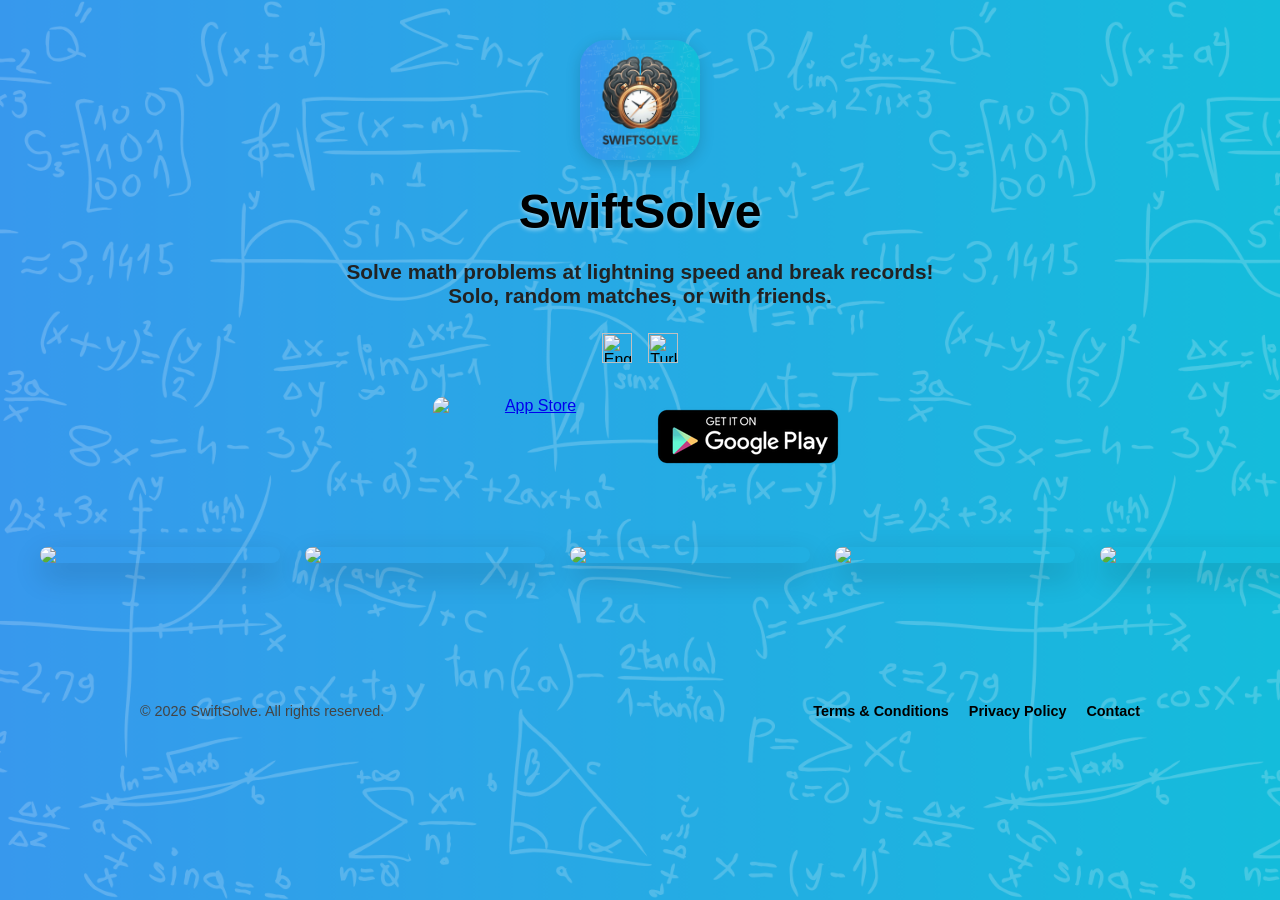
==== index.html @ 698f2372 "initial files initial files" ====
<!DOCTYPE html>
<html lang="en">
<head>
    <meta charset="UTF-8">
    <meta name="viewport" content="width=device-width, initial-scale=1.0">
    <title>SwiftSolve - Fast Math Challenge</title>
    <style>
        body { 
            font-family: -apple-system, BlinkMacSystemFont, "Segoe UI", Roboto, sans-serif; 
            margin: 0; padding: 40px 0 0 0; text-align: center; 
            background-image: url('web_background.png'); /* Klasördeki isminle aynı */
            background-size: cover; background-position: center; 
            background-attachment: fixed; background-repeat: no-repeat; color: #000;
        }
        .logo { 
            width: 120px; border-radius: 22%; margin-bottom: 20px; 
            box-shadow: 0 4px 15px rgba(0,0,0,0.15); transition: transform 0.3s ease;
        }
        .logo:hover { transform: scale(1.1); }
        h1 { font-size: 3em; margin: 0 0 10px 0; text-shadow: 0 2px 4px rgba(255,255,255,0.5); }
        .description { 
            font-size: 1.3em; color: #222; margin-bottom: 25px; 
            font-weight: 600; max-width: 650px; margin-left: auto; margin-right: auto; padding: 0 20px; 
        }
        .lang-icons { margin-bottom: 30px; }
        .lang-icons img { width: 30px; height: 30px; margin: 0 6px; transition: transform 0.3s ease; cursor: pointer; }
        .lang-icons img:hover { transform: scale(1.3); }
        .store-container { display: flex; justify-content: center; gap: 15px; margin-bottom: 50px; flex-wrap: wrap; }
        .store-btn { transition: transform 0.3s ease; }
        .store-btn:hover { transform: scale(1.08); }
        .store-btn img { width: 200px; height: 80px; display: block; border-radius: 10px; }
        
        .gallery-wrapper { width: 100%; display: flex; justify-content: center; margin-bottom: 40px; }
        .screenshot-gallery { 
            display: flex; overflow-x: auto; gap: 25px; padding: 60px 40px; margin-top: -40px; 
            max-width: 100%; scrollbar-width: none; -webkit-overflow-scrolling: touch; align-items: center; 
        }
        .screenshot-gallery::-webkit-scrollbar { display: none; }
        .screenshot-gallery img { 
            flex: 0 0 auto; width: 240px; height: auto; border-radius: 20px; 
            box-shadow: 0 12px 30px rgba(0,0,0,0.2); transition: transform 0.4s cubic-bezier(0.175, 0.885, 0.32, 1.275); 
            cursor: pointer; transform-origin: center center; 
        }
        .screenshot-gallery img:hover { transform: scale(1.15); z-index: 99; box-shadow: 0 20px 40px rgba(0,0,0,0.4); }

        .footer { 
            margin-top: 40px; padding: 40px 20px 60px 20px; display: flex; 
            justify-content: space-between; align-items: center; max-width: 1000px; 
            margin-left: auto; margin-right: auto; font-size: 0.9em; 
        }
        .footer-left { color: #444; font-weight: 500; }
        .footer-right { display: flex; gap: 20px; }
        .footer-right a { color: #000; text-decoration: none; font-weight: 700; }
        
        @media (max-width: 768px) { 
            .footer { flex-direction: column; gap: 20px; text-align: center; } 
            .footer-right { flex-direction: column; gap: 10px; } 
            .screenshot-gallery img { width: 200px; } 
            h1 { font-size: 2.2em; }
        }
    </style>
</head>
<body>
    <img src="swiftsolve_logo.png" alt="SwiftSolve Logo" class="logo">
    <h1>SwiftSolve</h1>
    <p class="description">Solve math problems at lightning speed and break records! <br> Solo, random matches, or with friends.</p>
    
    <div class="lang-icons">
        <img src="eng.png" title="English">
        <img src="tur.png" title="Turkish">
    </div>
    
    <div class="store-container">
        <a href="#" class="store-btn"><img src="applestore.png" alt="App Store"></a>
        <a href="#" class="store-btn"><img src="playstore.png" alt="Play Store"></a>
    </div>

    <div class="gallery-wrapper">
        <div class="screenshot-gallery">
            <img src="mockup1.png"><img src="mockup2.png"><img src="mockup3.png">
            <img src="mockup4.png"><img src="mockup5.png"><img src="mockup6.png">
        </div>
    </div>

    <div class="footer">
        <div class="footer-left">© 2026 SwiftSolve. All rights reserved.</div>
        <div class="footer-right">
            <a href="terms.html">Terms & Conditions</a>
            <a href="privacy.html">Privacy Policy</a>
            <a href="support.html">Contact</a>
        </div>
    </div>
</body>
</html>
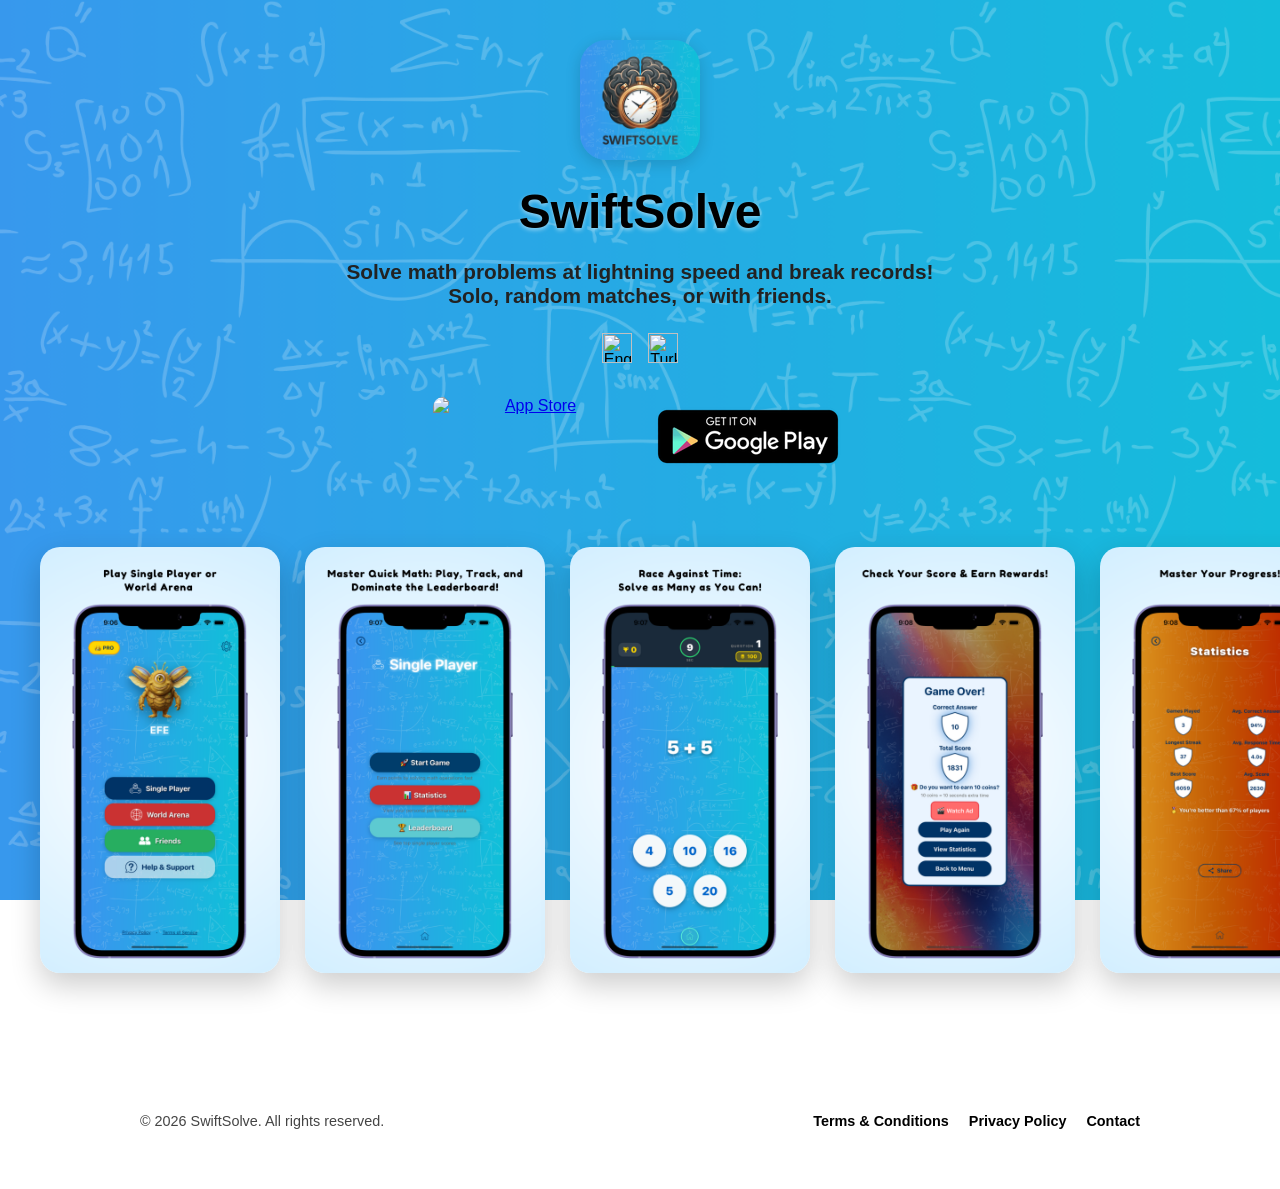
==== commit 82441864: "ssler" ====
--- a/index.html
+++ b/index.html
@@ -8,7 +8,7 @@
         body { 
             font-family: -apple-system, BlinkMacSystemFont, "Segoe UI", Roboto, sans-serif; 
             margin: 0; padding: 40px 0 0 0; text-align: center; 
-            background-image: url('web_background.png'); /* Klasördeki isminle aynı */
+            background-image: url('web_background.png'); 
             background-size: cover; background-position: center; 
             background-attachment: fixed; background-repeat: no-repeat; color: #000;
         }
@@ -77,8 +77,9 @@
 
     <div class="gallery-wrapper">
         <div class="screenshot-gallery">
-            <img src="mockup1.png"><img src="mockup2.png"><img src="mockup3.png">
-            <img src="mockup4.png"><img src="mockup5.png"><img src="mockup6.png">
+            <img src="1.png"><img src="2.png"><img src="3.png">
+            <img src="4.png"><img src="5.png"><img src="6.png">
+            <img src="7.png">
         </div>
     </div>
 
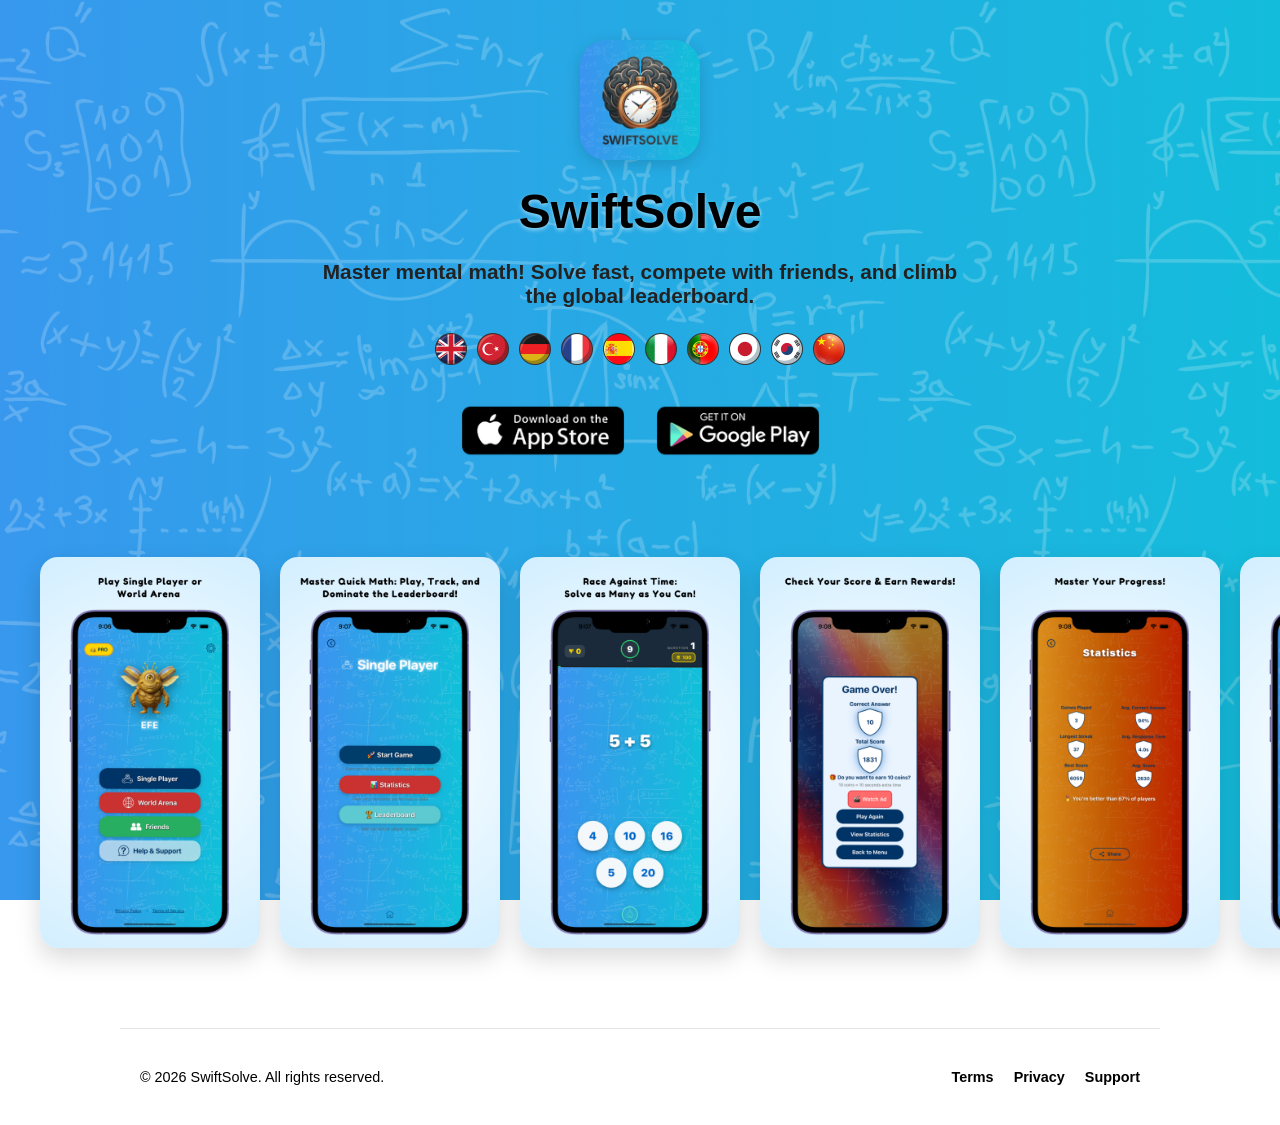
==== commit 49d01b94: "ındex html dıl" ====
--- a/index.html
+++ b/index.html
@@ -22,40 +22,39 @@
             font-size: 1.3em; color: #222; margin-bottom: 25px; 
             font-weight: 600; max-width: 650px; margin-left: auto; margin-right: auto; padding: 0 20px; 
         }
-        .lang-icons { margin-bottom: 30px; }
-        .lang-icons img { width: 30px; height: 30px; margin: 0 6px; transition: transform 0.3s ease; cursor: pointer; }
-        .lang-icons img:hover { transform: scale(1.3); }
+        /* Dil İkonları Bölümü */
+        .lang-icons { margin-bottom: 30px; display: flex; justify-content: center; flex-wrap: wrap; gap: 10px; padding: 0 20px; }
+        .lang-icons img { width: 32px; height: 32px; transition: transform 0.3s ease; cursor: default; }
+        .lang-icons img:hover { transform: scale(1.25); }
+        
         .store-container { display: flex; justify-content: center; gap: 15px; margin-bottom: 50px; flex-wrap: wrap; }
         .store-btn { transition: transform 0.3s ease; }
         .store-btn:hover { transform: scale(1.08); }
-        .store-btn img { width: 200px; height: 80px; display: block; border-radius: 10px; }
+        .store-btn img { width: 180px; height: auto; display: block; border-radius: 10px; }
         
         .gallery-wrapper { width: 100%; display: flex; justify-content: center; margin-bottom: 40px; }
         .screenshot-gallery { 
-            display: flex; overflow-x: auto; gap: 25px; padding: 60px 40px; margin-top: -40px; 
-            max-width: 100%; scrollbar-width: none; -webkit-overflow-scrolling: touch; align-items: center; 
+            display: flex; overflow-x: auto; gap: 20px; padding: 40px; 
+            max-width: 100%; scrollbar-width: none; -webkit-overflow-scrolling: touch; 
         }
         .screenshot-gallery::-webkit-scrollbar { display: none; }
         .screenshot-gallery img { 
-            flex: 0 0 auto; width: 240px; height: auto; border-radius: 20px; 
-            box-shadow: 0 12px 30px rgba(0,0,0,0.2); transition: transform 0.4s cubic-bezier(0.175, 0.885, 0.32, 1.275); 
-            cursor: pointer; transform-origin: center center; 
+            flex: 0 0 auto; width: 220px; border-radius: 18px; 
+            box-shadow: 0 10px 25px rgba(0,0,0,0.15); transition: transform 0.3s ease;
         }
-        .screenshot-gallery img:hover { transform: scale(1.15); z-index: 99; box-shadow: 0 20px 40px rgba(0,0,0,0.4); }
+        .screenshot-gallery img:hover { transform: translateY(-10px); }
 
         .footer { 
-            margin-top: 40px; padding: 40px 20px 60px 20px; display: flex; 
+            margin-top: 40px; padding: 40px 20px; display: flex; 
             justify-content: space-between; align-items: center; max-width: 1000px; 
-            margin-left: auto; margin-right: auto; font-size: 0.9em; 
+            margin-left: auto; margin-right: auto; font-size: 0.9em; border-top: 1px solid rgba(0,0,0,0.1);
         }
-        .footer-left { color: #444; font-weight: 500; }
         .footer-right { display: flex; gap: 20px; }
         .footer-right a { color: #000; text-decoration: none; font-weight: 700; }
         
         @media (max-width: 768px) { 
             .footer { flex-direction: column; gap: 20px; text-align: center; } 
-            .footer-right { flex-direction: column; gap: 10px; } 
-            .screenshot-gallery img { width: 200px; } 
+            .screenshot-gallery img { width: 180px; } 
             h1 { font-size: 2.2em; }
         }
     </style>
@@ -63,11 +62,19 @@
 <body>
     <img src="swiftsolve_logo.png" alt="SwiftSolve Logo" class="logo">
     <h1>SwiftSolve</h1>
-    <p class="description">Solve math problems at lightning speed and break records! <br> Solo, random matches, or with friends.</p>
+    <p class="description">Master mental math! Solve fast, compete with friends, and climb the global leaderboard.</p>
     
     <div class="lang-icons">
         <img src="eng.png" title="English">
         <img src="tur.png" title="Turkish">
+        <img src="ger.png" title="German">
+        <img src="fra.png" title="French">
+        <img src="esp.png" title="Spanish">
+        <img src="ita.png" title="Italian">
+        <img src="por.png" title="Portuguese">
+        <img src="jap.png" title="Japanese">
+        <img src="kor.png" title="Korean">
+        <img src="chi.png" title="Chinese">
     </div>
     
     <div class="store-container">
@@ -78,17 +85,16 @@
     <div class="gallery-wrapper">
         <div class="screenshot-gallery">
             <img src="1.png"><img src="2.png"><img src="3.png">
-            <img src="4.png"><img src="5.png"><img src="6.png">
-            <img src="7.png">
+            <img src="4.png"><img src="5.png"><img src="6.png"><img src="7.png">
         </div>
     </div>
 
     <div class="footer">
         <div class="footer-left">© 2026 SwiftSolve. All rights reserved.</div>
         <div class="footer-right">
-            <a href="terms.html">Terms & Conditions</a>
-            <a href="privacy.html">Privacy Policy</a>
-            <a href="support.html">Contact</a>
+            <a href="terms.html">Terms</a>
+            <a href="privacy.html">Privacy</a>
+            <a href="support.html">Support</a>
         </div>
     </div>
 </body>
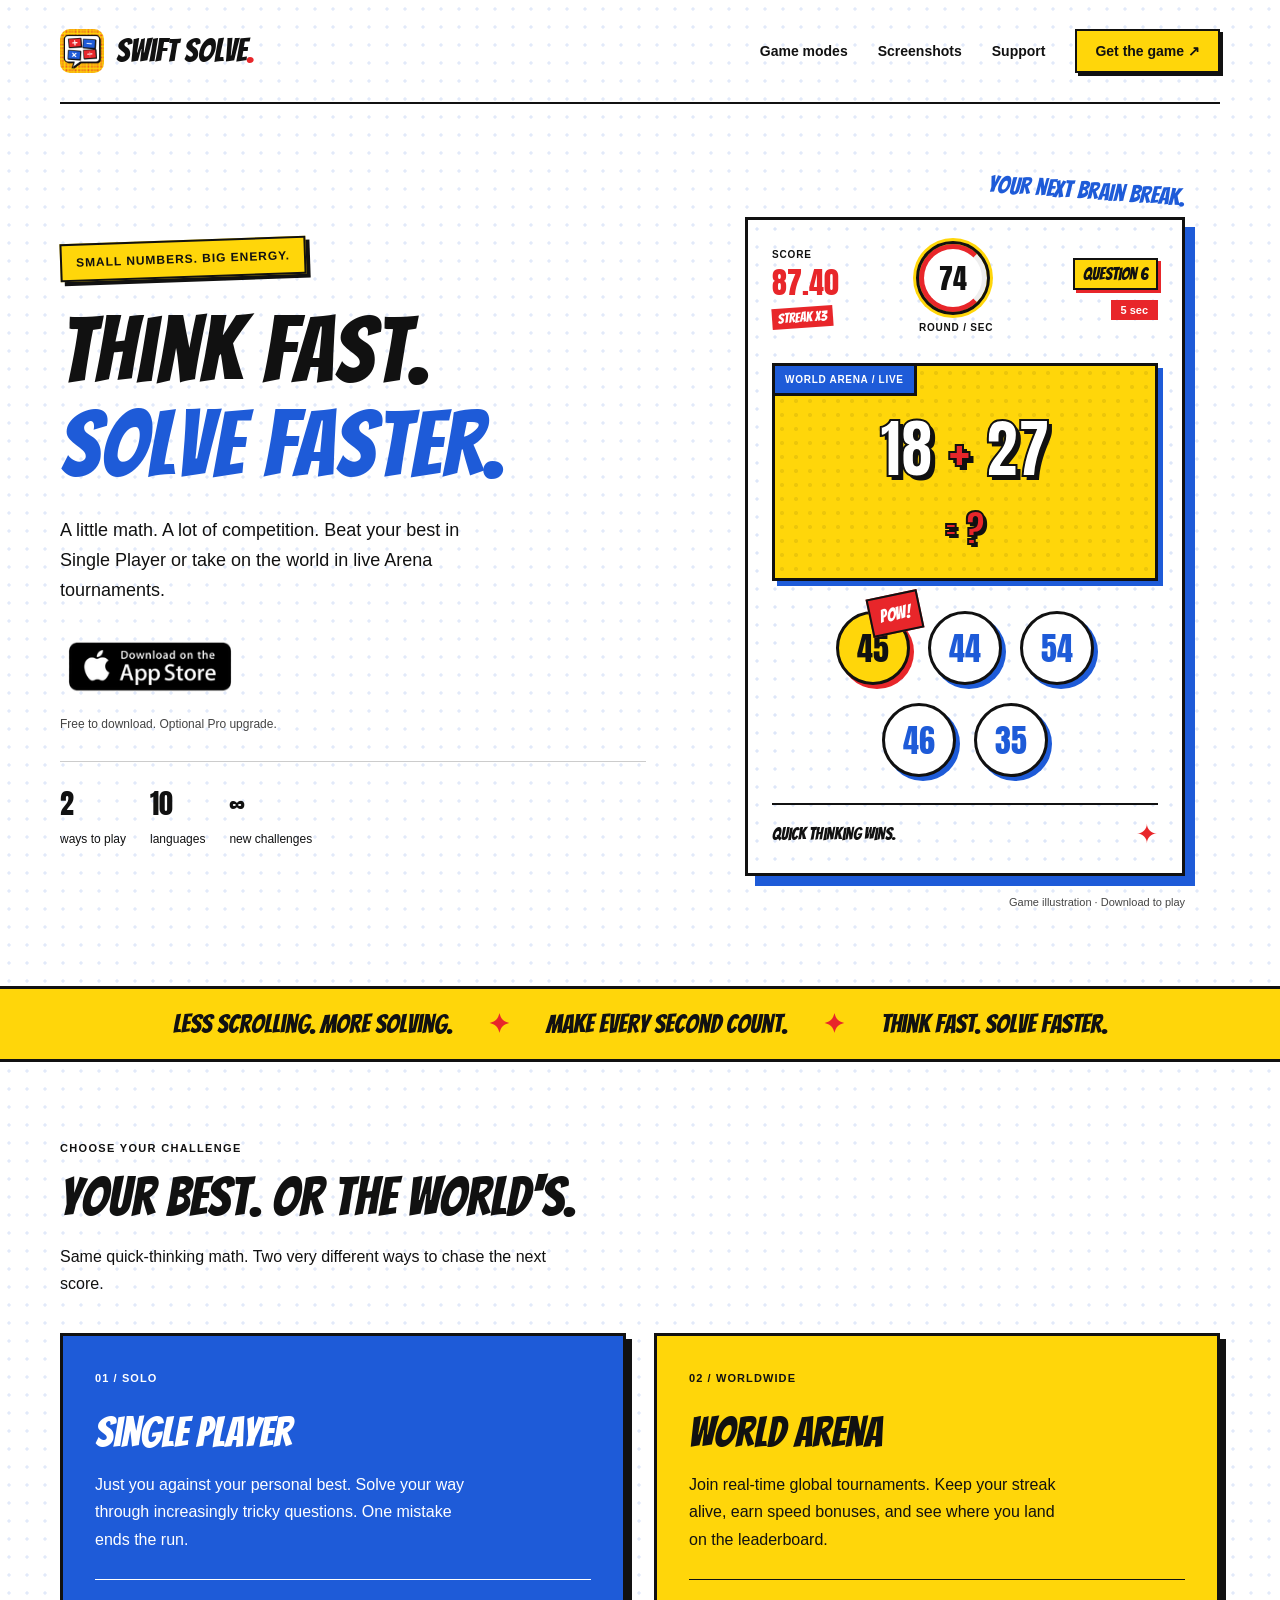
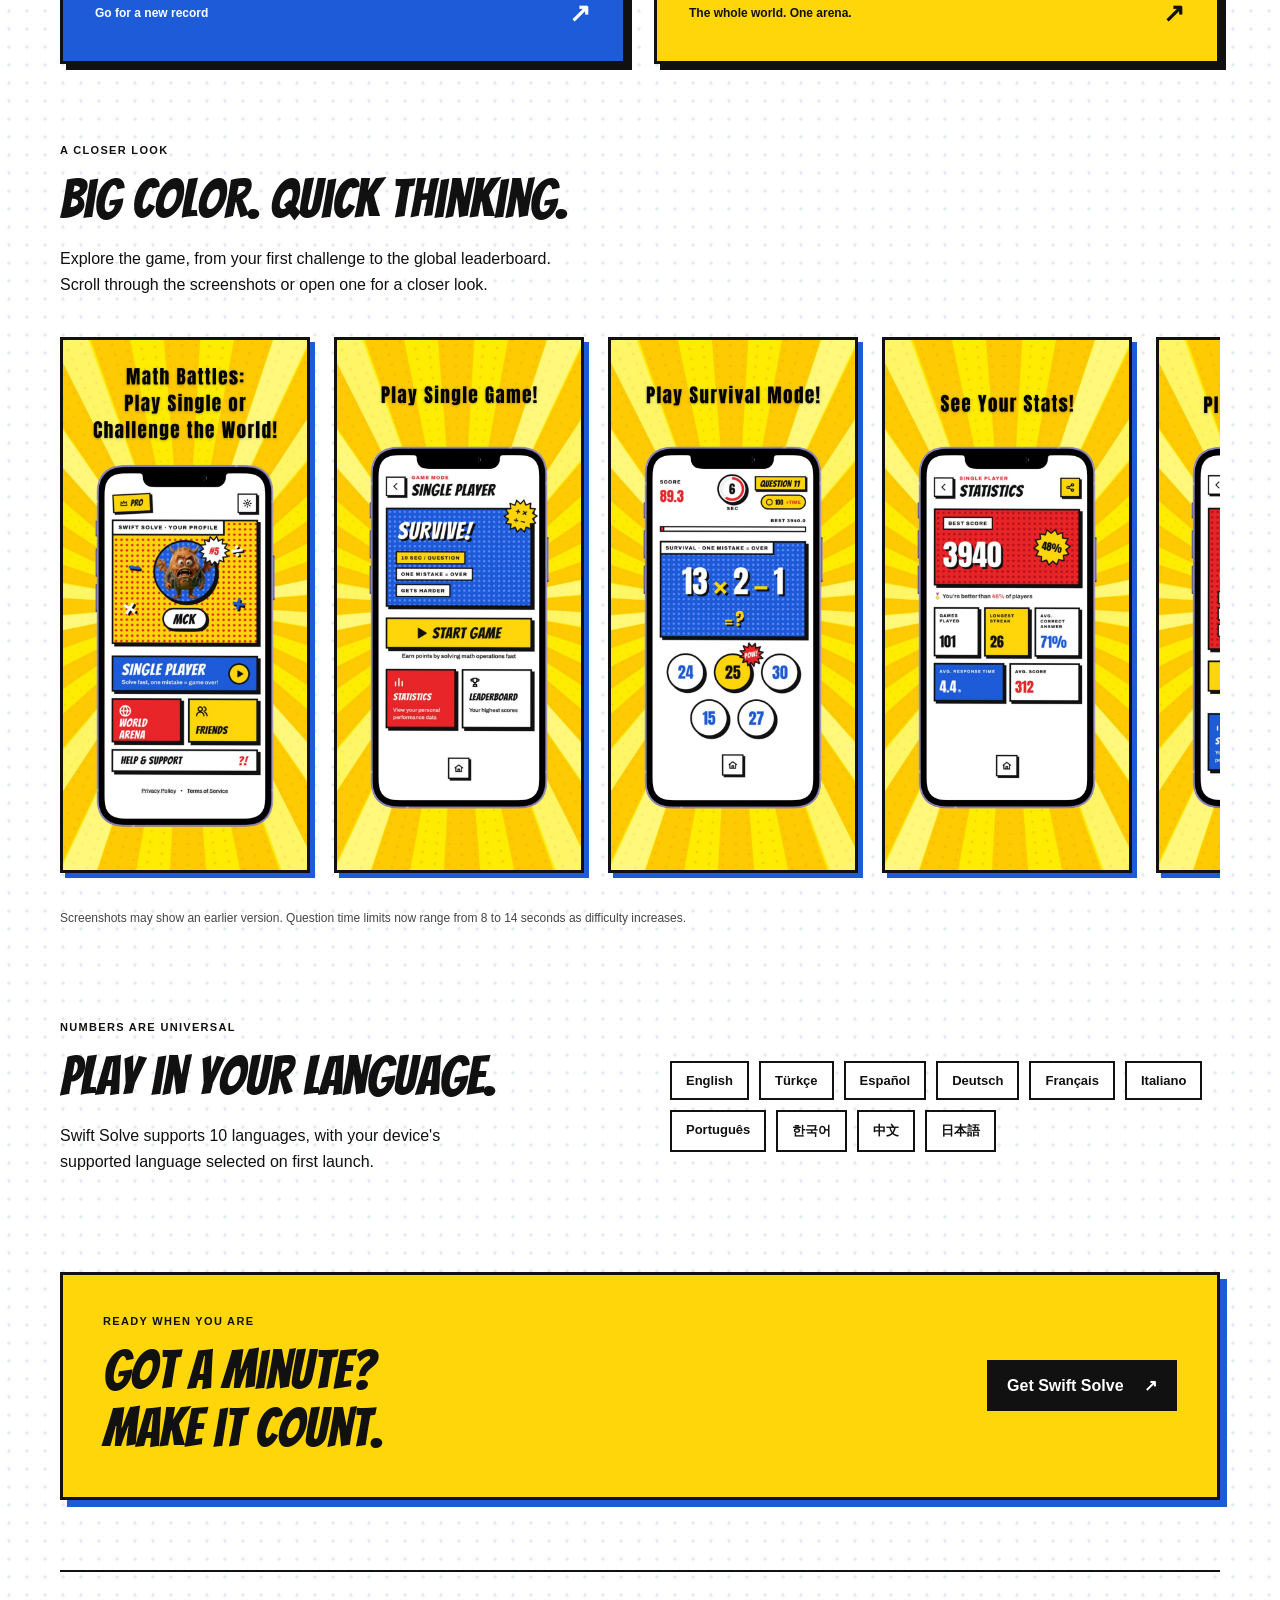
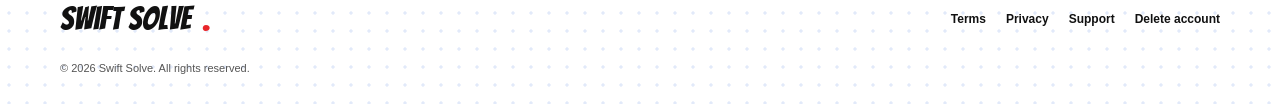
==== commit e1aa68e2: "Refresh website with pop-art design and game screenshots Co-authored-by: Copilot <223556219+Copilot@" ====
--- a/index.html
+++ b/index.html
@@ -1,101 +1,134 @@
 <!DOCTYPE html>
 <html lang="en">
 <head>
-    <meta charset="UTF-8">
-    <meta name="viewport" content="width=device-width, initial-scale=1.0">
-    <title>SwiftSolve - Fast Math Challenge</title>
-    <style>
-        body { 
-            font-family: -apple-system, BlinkMacSystemFont, "Segoe UI", Roboto, sans-serif; 
-            margin: 0; padding: 40px 0 0 0; text-align: center; 
-            background-image: url('web_background.png'); 
-            background-size: cover; background-position: center; 
-            background-attachment: fixed; background-repeat: no-repeat; color: #000;
-        }
-        .logo { 
-            width: 120px; border-radius: 22%; margin-bottom: 20px; 
-            box-shadow: 0 4px 15px rgba(0,0,0,0.15); transition: transform 0.3s ease;
-        }
-        .logo:hover { transform: scale(1.1); }
-        h1 { font-size: 3em; margin: 0 0 10px 0; text-shadow: 0 2px 4px rgba(255,255,255,0.5); }
-        .description { 
-            font-size: 1.3em; color: #222; margin-bottom: 25px; 
-            font-weight: 600; max-width: 650px; margin-left: auto; margin-right: auto; padding: 0 20px; 
-        }
-        /* Dil İkonları Bölümü */
-        .lang-icons { margin-bottom: 30px; display: flex; justify-content: center; flex-wrap: wrap; gap: 10px; padding: 0 20px; }
-        .lang-icons img { width: 32px; height: 32px; transition: transform 0.3s ease; cursor: default; }
-        .lang-icons img:hover { transform: scale(1.25); }
-        
-        .store-container { display: flex; justify-content: center; gap: 15px; margin-bottom: 50px; flex-wrap: wrap; }
-        .store-btn { transition: transform 0.3s ease; }
-        .store-btn:hover { transform: scale(1.08); }
-        .store-btn img { width: 180px; height: auto; display: block; border-radius: 10px; }
-        
-        .gallery-wrapper { width: 100%; display: flex; justify-content: center; margin-bottom: 40px; }
-        .screenshot-gallery { 
-            display: flex; overflow-x: auto; gap: 20px; padding: 40px; 
-            max-width: 100%; scrollbar-width: none; -webkit-overflow-scrolling: touch; 
-        }
-        .screenshot-gallery::-webkit-scrollbar { display: none; }
-        .screenshot-gallery img { 
-            flex: 0 0 auto; width: 220px; border-radius: 18px; 
-            box-shadow: 0 10px 25px rgba(0,0,0,0.15); transition: transform 0.3s ease;
-        }
-        .screenshot-gallery img:hover { transform: translateY(-10px); }
-
-        .footer { 
-            margin-top: 40px; padding: 40px 20px; display: flex; 
-            justify-content: space-between; align-items: center; max-width: 1000px; 
-            margin-left: auto; margin-right: auto; font-size: 0.9em; border-top: 1px solid rgba(0,0,0,0.1);
-        }
-        .footer-right { display: flex; gap: 20px; }
-        .footer-right a { color: #000; text-decoration: none; font-weight: 700; }
-        
-        @media (max-width: 768px) { 
-            .footer { flex-direction: column; gap: 20px; text-align: center; } 
-            .screenshot-gallery img { width: 180px; } 
-            h1 { font-size: 2.2em; }
-        }
-    </style>
+  <meta charset="UTF-8">
+  <meta name="viewport" content="width=device-width, initial-scale=1">
+  <meta name="description" content="Think fast. Solve faster. Play Swift Solve's single-player math challenges and real-time World Arena tournaments. Available on the App Store.">
+  <meta name="theme-color" content="#FFD60A">
+  <title>Swift Solve - Think fast. Solve faster.</title>
+  <link rel="icon" href="app-icon.png">
+  <link rel="stylesheet" href="styles.css">
 </head>
 <body>
-    <img src="swiftsolve_logo.png" alt="SwiftSolve Logo" class="logo">
-    <h1>SwiftSolve</h1>
-    <p class="description">Master mental math! Solve fast, compete with friends, and climb the global leaderboard.</p>
-    
-    <div class="lang-icons">
-        <img src="eng.png" title="English">
-        <img src="tur.png" title="Turkish">
-        <img src="ger.png" title="German">
-        <img src="fra.png" title="French">
-        <img src="esp.png" title="Spanish">
-        <img src="ita.png" title="Italian">
-        <img src="por.png" title="Portuguese">
-        <img src="jap.png" title="Japanese">
-        <img src="kor.png" title="Korean">
-        <img src="chi.png" title="Chinese">
-    </div>
-    
-    <div class="store-container">
-        <a href="#" class="store-btn"><img src="applestore.png" alt="App Store"></a>
-        <a href="#" class="store-btn"><img src="playstore.png" alt="Play Store"></a>
+  <a class="skip-link" href="#main">Skip to content</a>
+  <header class="site-header wrap">
+    <a class="brand" href="./" aria-label="Swift Solve home">
+      <img src="app-icon.png" alt="" width="44" height="44">
+      <span>Swift Solve<span class="brand-dot">.</span></span>
+    </a>
+    <nav aria-label="Main navigation">
+      <a href="#modes">Game modes</a>
+      <a href="#screenshots">Screenshots</a>
+      <a href="support.html">Support</a>
+      <a class="nav-download" href="https://apps.apple.com/us/app/swift-solve-game/id6761437338">Get the game <span aria-hidden="true">&#8599;</span></a>
+    </nav>
+  </header>
+
+  <main id="main">
+    <section class="hero wrap" aria-labelledby="hero-title">
+      <div class="hero-copy">
+        <p class="sticker">Small numbers. Big energy.</p>
+        <h1 id="hero-title">Think fast.<br><span>Solve faster.</span></h1>
+        <p class="hero-description">A little math. A lot of competition. Beat your best in Single Player or take on the world in live Arena tournaments.</p>
+        <a class="download" href="https://apps.apple.com/us/app/swift-solve-game/id6761437338" aria-label="Download Swift Solve on the App Store">
+          <img src="applestore.png" alt="Download on the App Store" width="180" height="60">
+        </a>
+        <p class="download-note">Free to download. Optional Pro upgrade.</p>
+        <div class="hero-facts">
+          <span><b>2</b> ways to play</span>
+          <span><b>10</b> languages</span>
+          <span><b>&#8734;</b> new challenges</span>
+        </div>
+      </div>
+
+      <div class="game-showcase" aria-label="Illustration of Swift Solve's World Arena game screen">
+        <span class="showcase-sticker">Your next brain break.</span>
+        <div class="game-card">
+          <div class="game-hud">
+            <div><span class="tiny-label">Score</span><strong class="score">87.40</strong><span class="streak">Streak x3</span></div>
+            <div class="timer"><strong>74</strong><span class="tiny-label">Round / sec</span></div>
+            <div class="question"><b>Question 6</b><span>5 sec</span></div>
+          </div>
+          <div class="expression-panel">
+            <span class="arena-label">World Arena / Live</span>
+            <div class="expression">18 <span>+</span> 27</div>
+            <div class="equals">= ?</div>
+          </div>
+          <div class="answers" aria-hidden="true">
+            <span class="correct">45<span class="pow">POW!</span></span>
+            <span>44</span><span>54</span><span>46</span><span>35</span>
+          </div>
+          <div class="game-bottom"><span>Quick thinking wins.</span><span aria-hidden="true">&#10022;</span></div>
+        </div>
+        <p class="preview-note">Game illustration &middot; Download to play</p>
+      </div>
+    </section>
+
+    <div class="ribbon" aria-hidden="true">
+      <span>Less scrolling. More solving.</span><b>&#10022;</b><span>Make every second count.</span><b>&#10022;</b><span>Think fast. Solve faster.</span>
     </div>
 
-    <div class="gallery-wrapper">
-        <div class="screenshot-gallery">
-            <img src="1.png"><img src="2.png"><img src="3.png">
-            <img src="4.png"><img src="5.png"><img src="6.png"><img src="7.png">
-        </div>
-    </div>
+    <section class="modes wrap" id="modes" aria-labelledby="modes-title">
+      <div class="section-heading">
+        <p class="eyebrow">Choose your challenge</p>
+        <h2 id="modes-title">Your best. Or the world's.</h2>
+        <p>Same quick-thinking math. Two very different ways to chase the next score.</p>
+      </div>
+      <div class="mode-grid">
+        <article class="mode-card solo">
+          <span class="mode-number">01 / Solo</span>
+          <h3>Single Player</h3>
+          <p>Just you against your personal best. Solve your way through increasingly tricky questions. One mistake ends the run.</p>
+          <div class="mode-foot"><span>Go for a new record</span><b aria-hidden="true">&#8599;</b></div>
+        </article>
+        <article class="mode-card arena">
+          <span class="mode-number">02 / Worldwide</span>
+          <h3>World Arena</h3>
+          <p>Join real-time global tournaments. Keep your streak alive, earn speed bonuses, and see where you land on the leaderboard.</p>
+          <div class="mode-foot"><span>The whole world. One arena.</span><b aria-hidden="true">&#8599;</b></div>
+        </article>
+      </div>
+    </section>
 
-    <div class="footer">
-        <div class="footer-left">© 2026 SwiftSolve. All rights reserved.</div>
-        <div class="footer-right">
-            <a href="terms.html">Terms</a>
-            <a href="privacy.html">Privacy</a>
-            <a href="support.html">Support</a>
-        </div>
-    </div>
+    <section class="screenshots-section wrap" id="screenshots" aria-labelledby="screenshots-title">
+      <div class="section-heading">
+        <p class="eyebrow">A closer look</p>
+        <h2 id="screenshots-title">Big color. Quick thinking.</h2>
+        <p>Explore the game, from your first challenge to the global leaderboard. Scroll through the screenshots or open one for a closer look.</p>
+      </div>
+      <div class="screenshot-gallery" role="region" aria-label="Game screenshots" tabindex="0">
+        <a href="screenshots/1.jpg"><img src="screenshots/1.jpg" alt="Swift Solve home screen with Single Player, World Arena and Friends" width="768" height="1670" loading="lazy" decoding="async"></a>
+        <a href="screenshots/2.jpg"><img src="screenshots/2.jpg" alt="Single Player menu" width="768" height="1670" loading="lazy" decoding="async"></a>
+        <a href="screenshots/3.jpg"><img src="screenshots/3.jpg" alt="Single Player survival game with a math question and five answers" width="768" height="1670" loading="lazy" decoding="async"></a>
+        <a href="screenshots/4.jpg"><img src="screenshots/4.jpg" alt="Personal statistics including best score and response time" width="768" height="1670" loading="lazy" decoding="async"></a>
+        <a href="screenshots/5.jpg"><img src="screenshots/5.jpg" alt="World Arena menu" width="768" height="1670" loading="lazy" decoding="async"></a>
+        <a href="screenshots/6.jpg"><img src="screenshots/6.jpg" alt="World Arena game with a yellow math panel and live round timer" width="768" height="1670" loading="lazy" decoding="async"></a>
+        <a href="screenshots/7.jpg"><img src="screenshots/7.jpg" alt="World Arena round statistics showing correct answers and total score" width="768" height="1670" loading="lazy" decoding="async"></a>
+        <a href="screenshots/8.jpg"><img src="screenshots/8.jpg" alt="World Arena leaderboard with podium and player rankings" width="768" height="1670" loading="lazy" decoding="async"></a>
+        <a href="screenshots/9.jpg"><img src="screenshots/9.jpg" alt="Friends list and add friend feature" width="768" height="1670" loading="lazy" decoding="async"></a>
+        <a href="screenshots/10.jpg"><img src="screenshots/10.jpg" alt="Language selector with ten supported languages" width="768" height="1670" loading="lazy" decoding="async"></a>
+      </div>
+      <p class="gallery-note">Screenshots may show an earlier version. Question time limits now range from 8 to 14 seconds as difficulty increases.</p>
+    </section>
+
+    <section class="language-section wrap" aria-labelledby="languages-title">
+      <div><p class="eyebrow">Numbers are universal</p><h2 id="languages-title">Play in your language.</h2><p>Swift Solve supports 10 languages, with your device's supported language selected on first launch.</p></div>
+      <ul class="language-list">
+        <li>English</li><li>T&uuml;rk&ccedil;e</li><li>Espa&ntilde;ol</li><li>Deutsch</li><li>Fran&ccedil;ais</li>
+        <li>Italiano</li><li>Portugu&ecirc;s</li><li>&#54620;&#44397;&#50612;</li>
+        <li>&#20013;&#25991;</li><li>&#26085;&#26412;&#35486;</li>
+      </ul>
+    </section>
+
+    <section class="final-cta wrap" aria-labelledby="download-title">
+      <div><p class="eyebrow">Ready when you are</p><h2 id="download-title">Got a minute?<br>Make it count.</h2></div>
+      <a class="cta-link" href="https://apps.apple.com/us/app/swift-solve-game/id6761437338">Get Swift Solve <span aria-hidden="true">&#8599;</span></a>
+    </section>
+  </main>
+  <footer class="site-footer wrap">
+    <a class="brand" href="./">Swift Solve<span class="brand-dot">.</span></a>
+    <nav aria-label="Legal and support"><a href="terms.html">Terms</a><a href="privacy.html">Privacy</a><a href="support.html">Support</a><a href="delete-account.html">Delete account</a></nav>
+    <p>&copy; 2026 Swift Solve. All rights reserved.</p>
+  </footer>
 </body>
-</html>+</html>
--- a/styles.css
+++ b/styles.css
@@ -0,0 +1,135 @@
+@font-face {
+  font-family: Bangers;
+  src: url("fonts/Bangers-Regular.ttf") format("truetype");
+  font-display: swap;
+}
+@font-face {
+  font-family: Anton;
+  src: url("fonts/Anton-Regular.ttf") format("truetype");
+  font-display: swap;
+}
+:root {
+  --ink: #111111;
+  --yellow: #ffd60a;
+  --blue: #1e5bd8;
+  --red: #e8262a;
+}
+* { box-sizing: border-box; }
+html { scroll-behavior: smooth; }
+body { margin: 0; color: var(--ink); font-family: Arial, Helvetica, sans-serif; background: radial-gradient(circle, rgba(30,91,216,.13) 1.5px, transparent 1.7px) 0 0 / 18px 18px #fff; }
+a { color: inherit; }
+a:focus-visible { outline: 3px solid var(--blue); outline-offset: 6px; }
+.wrap { width: min(1160px, calc(100% - 64px)); margin-inline: auto; }
+.skip-link { position: fixed; top: -100px; left: 16px; padding: 12px; background: var(--yellow); z-index: 10; }
+.skip-link:focus { top: 16px; }
+.site-header { display: flex; justify-content: space-between; align-items: center; min-height: 104px; gap: 24px; border-bottom: 2px solid var(--ink); }
+.brand { display: flex; align-items: center; gap: 12px; text-decoration: none; font: 32px Bangers, Impact, sans-serif; white-space: nowrap; }
+.brand img { border-radius: 10px; }
+.brand-dot { color: var(--red); }
+nav { display: flex; align-items: center; gap: 30px; font-size: 14px; font-weight: 700; }
+nav a { text-decoration: none; }
+nav a:hover { text-decoration: underline; text-underline-offset: 5px; }
+.nav-download { border: 2px solid var(--ink); padding: 12px 18px; background: var(--yellow); box-shadow: 3px 3px 0 var(--ink); }
+.hero { display: grid; grid-template-columns: 1.15fr 1fr; align-items: center; gap: 64px; padding-block: 74px 78px; }
+.sticker { display: inline-block; margin: 0 0 26px; padding: 10px 14px; background: var(--yellow); border: 2px solid var(--ink); box-shadow: 4px 4px 0 var(--ink); transform: rotate(-2deg); font-weight: 800; text-transform: uppercase; font-size: 12px; letter-spacing: .08em; }
+h1 { font: clamp(64px, 7.2vw, 100px)/1.02 Bangers, Impact, sans-serif; letter-spacing: .01em; margin: 0 0 24px; }
+h1 span { color: var(--blue); }
+.hero-description { max-width: 440px; font-size: 18px; line-height: 1.65; margin: 0 0 26px; }
+.download { display: inline-block; border-radius: 10px; }
+.download img { display: block; width: 180px; height: auto; }
+.download-note { margin: 10px 0 30px; font-size: 12px; color: #444; }
+.hero-facts { display: flex; flex-wrap: wrap; gap: 24px; padding-top: 20px; border-top: 1px solid #ccc; font-size: 12px; }
+.hero-facts span { display: flex; flex-direction: column; gap: 6px; }
+.hero-facts b { font: 28px/1.55 Anton, Impact, sans-serif; }
+.game-showcase { position: relative; max-width: 440px; width: 100%; justify-self: center; }
+.showcase-sticker { display: block; width: max-content; margin: 0 0 14px auto; font: 24px Bangers, Impact, sans-serif; color: var(--blue); transform: rotate(4deg); }
+.game-card { padding: 24px; background: radial-gradient(circle, rgba(30,91,216,.15) 1.5px, transparent 1.7px) 0 0 / 18px 18px #fff; border: 3px solid var(--ink); box-shadow: 10px 10px 0 var(--blue); }
+.game-hud { display: flex; align-items: center; justify-content: space-between; gap: 12px; margin-bottom: 30px; }
+.tiny-label { display: block; font-size: 10px; font-weight: 800; text-transform: uppercase; letter-spacing: .08em; }
+.score { display: block; font: 30px/1.55 Anton, Impact, sans-serif; color: var(--red); }
+.streak { display: inline-block; background: var(--red); color: #fff; padding: 3px 6px; font: 14px Bangers, Impact, sans-serif; transform: rotate(-4deg); }
+.timer { text-align: center; }
+.timer strong { display: grid; place-items: center; width: 68px; height: 68px; background: #fff; border: 5px solid var(--red); border-right-color: #eee; outline: 3px solid var(--ink); box-shadow: 0 0 0 6px var(--yellow); border-radius: 50%; font: 28px Anton, Impact, sans-serif; margin-bottom: 10px; }
+.question { display: flex; flex-direction: column; align-items: flex-end; gap: 10px; }
+.question b { background: var(--yellow); padding: 5px 8px; border: 2px solid var(--ink); box-shadow: 3px 3px 0 var(--red); font: 17px Bangers, Impact, sans-serif; }
+.question > span { background: var(--red); color: #fff; padding: 4px 10px; font-size: 11px; font-weight: 700; }
+.expression-panel { position: relative; background: radial-gradient(circle, rgba(17,17,17,.08) 2px, transparent 2.2px) 0 0 / 14px 14px var(--yellow); padding: 34px 10px 20px; border: 3px solid var(--ink); box-shadow: 5px 5px 0 var(--blue); text-align: center; }
+.arena-label { position: absolute; top: -3px; left: -3px; padding: 8px 10px; background: var(--blue); color: #fff; border: 3px solid var(--ink); font-size: 10px; letter-spacing: .07em; text-transform: uppercase; font-weight: 800; }
+.expression { font: 64px/1.55 Anton, Impact, sans-serif; color: #fff; -webkit-text-stroke: 2px var(--ink); text-shadow: 4px 4px 0 var(--ink); white-space: nowrap; }
+.expression span { color: var(--red); }
+.equals { font: 38px/1.55 Anton, Impact, sans-serif; color: var(--red); -webkit-text-stroke: 2px var(--ink); text-shadow: 3px 3px 0 var(--ink); }
+.answers { display: flex; flex-wrap: wrap; justify-content: center; gap: 18px; max-width: 280px; margin: 30px auto 26px; }
+.answers > span { position: relative; display: grid; place-items: center; width: 74px; height: 74px; background: #fff; color: var(--blue); border: 3px solid var(--ink); border-radius: 50%; box-shadow: 4px 4px 0 var(--blue); font: 32px Anton, Impact, sans-serif; }
+.answers > .correct { background: var(--yellow); color: var(--ink); box-shadow: 4px 4px 0 var(--red); }
+.pow { position: absolute; top: -20px; right: -14px; padding: 8px; background: var(--red); color: #fff; border: 2px solid var(--ink); transform: rotate(-12deg); font: 18px Bangers, Impact, sans-serif; }
+.game-bottom { display: flex; justify-content: space-between; align-items: center; font: 17px Bangers, Impact, sans-serif; border-top: 2px solid var(--ink); padding-top: 14px; }
+.game-bottom > span:last-child { color: var(--red); font-size: 26px; }
+.preview-note { text-align: right; margin: 20px 0 0; color: #444; font-size: 11px; }
+.ribbon { display: flex; justify-content: center; align-items: center; flex-wrap: wrap; gap: 36px; padding: 20px 24px; background: var(--yellow); border-block: 3px solid var(--ink); font: 26px Bangers, Impact, sans-serif; }
+.ribbon b { color: var(--red); }
+.modes { padding-block: 80px; }
+.eyebrow { font-size: 11px; letter-spacing: .12em; text-transform: uppercase; font-weight: 800; margin: 0 0 14px; }
+h2 { font: clamp(36px, 4.4vw, 54px)/1.08 Bangers, Impact, sans-serif; margin: 0 0 18px; }
+.section-heading > p:last-child { line-height: 1.65; max-width: 500px; margin: 0; }
+.mode-grid { display: grid; grid-template-columns: 1fr 1fr; gap: 28px; margin-top: 36px; }
+.mode-card { padding: 32px; border: 3px solid var(--ink); box-shadow: 6px 6px 0 var(--ink); }
+.solo { background: var(--blue); color: #fff; }
+.arena { background: var(--yellow); }
+.mode-number { font-size: 11px; font-weight: 800; letter-spacing: .1em; text-transform: uppercase; }
+h3 { font: 42px Bangers, Impact, sans-serif; margin: 24px 0 16px; }
+.mode-card p { line-height: 1.7; max-width: 380px; margin: 0 0 26px; }
+.mode-foot { display: flex; align-items: center; justify-content: space-between; border-top: 1px solid currentColor; padding-top: 18px; font-size: 12px; font-weight: 700; gap: 12px; }
+.mode-foot b { font-size: 26px; }
+.language-section { display: grid; grid-template-columns: 1fr 1fr; align-items: center; gap: 60px; padding-block: 10px 80px; }
+.screenshots-section { padding-bottom: 70px; }
+.screenshot-gallery { display: flex; gap: 24px; overflow-x: auto; padding: 10px 8px 24px 0; margin-top: 28px; scroll-snap-type: x proximity; scrollbar-color: var(--blue) #eee; }
+.screenshot-gallery > a { flex: 0 0 250px; scroll-snap-align: start; border: 3px solid var(--ink); box-shadow: 5px 5px 0 var(--blue); background: var(--yellow); }
+.screenshot-gallery img { display: block; width: 100%; height: auto; }
+.screenshot-gallery:focus-visible { outline: 3px solid var(--blue); outline-offset: 5px; }
+.gallery-note { font-size: 12px; color: #444; line-height: 1.6; margin-top: 12px; }
+.language-section p:last-child { max-width: 440px; line-height: 1.65; }
+.language-list { display: flex; flex-wrap: wrap; gap: 10px; list-style: none; padding: 0; margin: 0; }
+.language-list li { background: #fff; border: 2px solid var(--ink); padding: 10px 14px; font-size: 13px; font-weight: 700; }
+.final-cta { display: flex; align-items: center; justify-content: space-between; gap: 24px; background: var(--yellow); border: 3px solid var(--ink); box-shadow: 7px 7px 0 var(--blue); padding: 40px; margin-bottom: 70px; }
+.final-cta h2 { margin-bottom: 0; }
+.cta-link { padding: 16px 20px; background: var(--ink); color: #fff; font-weight: 700; text-decoration: none; white-space: nowrap; }
+.cta-link span { margin-left: 16px; }
+.cta-link:hover { background: var(--blue); }
+.site-footer { display: flex; flex-wrap: wrap; justify-content: space-between; align-items: center; gap: 26px; border-top: 2px solid var(--ink); padding-block: 30px; }
+.site-footer nav { gap: 20px; flex-wrap: wrap; font-size: 12px; }
+.site-footer p { width: 100%; color: #555; font-size: 11px; margin: 0; }
+@media (max-width: 900px) {
+  .hero { gap: 32px; }
+  .game-card { padding: 18px; }
+  .expression { font-size: 52px; }
+  .question b { font-size: 14px; }
+  .score { font-size: 24px; }
+  .timer strong { width: 58px; height: 58px; }
+  .answers { gap: 14px; max-width: 224px; }
+  .answers > span { width: 64px; height: 64px; }
+  .ribbon { gap: 20px; font-size: 22px; }
+}
+@media (max-width: 700px) {
+  .wrap { width: calc(100% - 40px); }
+  .site-header { min-height: 84px; gap: 12px; }
+  .brand { font-size: 26px; gap: 8px; }
+  .brand img { width: 36px; height: 36px; }
+  .site-header nav > a:not(.nav-download) { display: none; }
+  .nav-download { padding: 10px; font-size: 12px; }
+  .hero { grid-template-columns: 1fr; padding-block: 42px 52px; gap: 34px; }
+  h1 { font-size: clamp(60px, 14vw, 90px); }
+  .hero-description { font-size: 16px; }
+  .hero-facts { gap: 30px; }
+  .game-showcase { max-width: 370px; }
+  .ribbon { gap: 12px; font-size: 21px; }
+  .ribbon span:last-child, .ribbon b:last-of-type { display: none; }
+  .modes { padding-block: 52px; }
+  .mode-grid { grid-template-columns: 1fr; gap: 24px; }
+  .mode-card { padding: 26px; }
+  .language-section { grid-template-columns: 1fr; gap: 20px; padding-bottom: 48px; }
+  .screenshots-section { padding-bottom: 48px; }
+  .screenshot-gallery > a { flex-basis: 220px; }
+  .final-cta { flex-direction: column; align-items: flex-start; padding: 26px; margin-bottom: 48px; }
+  .site-footer { align-items: flex-start; }
+}
+@media (prefers-reduced-motion: reduce) { html { scroll-behavior: auto; } }
